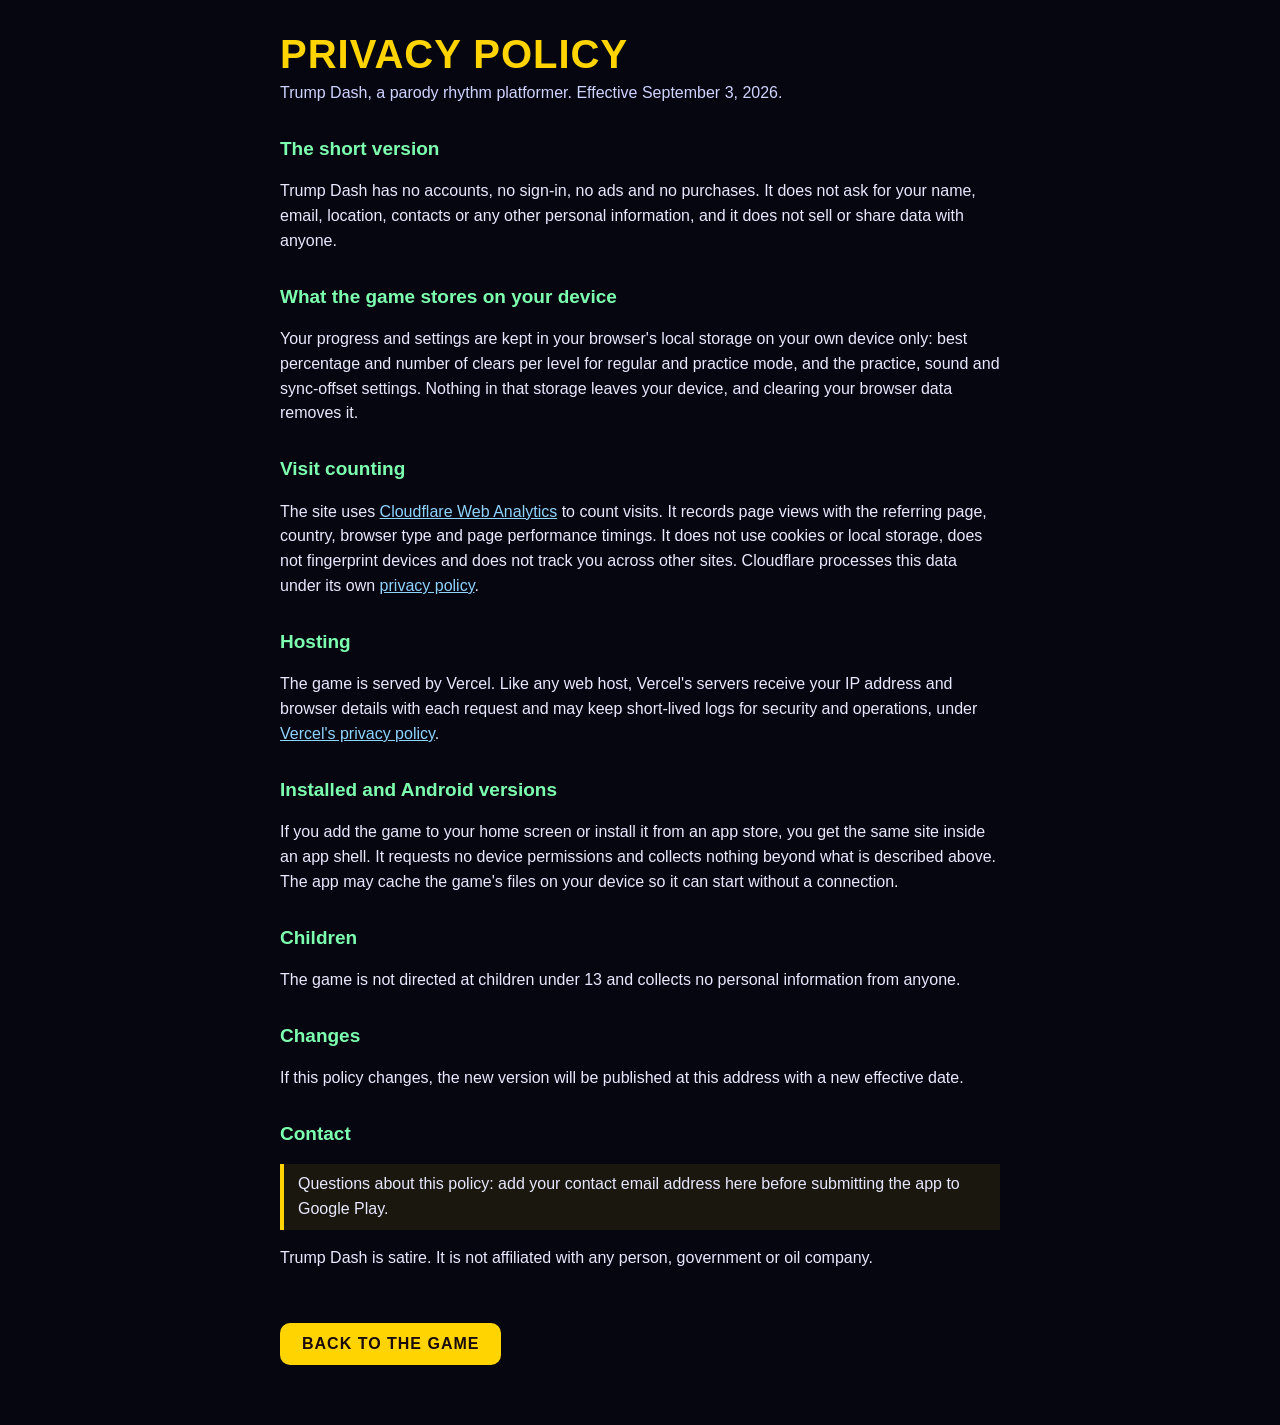
==== privacy.html @ bc21541b "Play Store prep: offline service worker, privacy policy page, asset links template, manifest polish" ====
<!DOCTYPE html>
<html lang="en">
<head>
<meta charset="utf-8">
<meta name="viewport" content="width=device-width, initial-scale=1">
<title>Trump Dash Privacy Policy</title>
<meta name="theme-color" content="#05060f">
<link rel="icon" type="image/png" sizes="192x192" href="icons/icon-192.png">
<style>
  html, body { margin: 0; background: #05060f; color: #e8e8ff; font-family: "Segoe UI", Arial, sans-serif; line-height: 1.55; }
  main { max-width: 720px; margin: 0 auto; padding: 32px 22px 60px; }
  h1 { font: bold 40px Impact, "Arial Black", "Segoe UI Black", sans-serif; letter-spacing: 1px; color: #ffd400; margin: 0 0 4px; }
  .sub { color: #cfd3ff; margin: 0 0 28px; }
  h2 { font-size: 19px; color: #7dffb0; margin: 28px 0 8px; }
  p, li { font-size: 16px; }
  a { color: #8fd3ff; }
  .back { display: inline-block; margin-top: 36px; padding: 12px 22px; background: #ffd400; color: #1a0a0a; border-radius: 10px; text-decoration: none; font: bold 16px Impact, "Arial Black", sans-serif; letter-spacing: 1px; }
  .note { border-left: 4px solid #ffd400; padding: 8px 14px; background: rgba(255,212,0,0.08); }
</style>
</head>
<body>
<main>
  <h1>PRIVACY POLICY</h1>
  <p class="sub">Trump Dash, a parody rhythm platformer. Effective September 3, 2026.</p>

  <h2>The short version</h2>
  <p>Trump Dash has no accounts, no sign-in, no ads and no purchases. It does not ask for your name, email, location, contacts or any other personal information, and it does not sell or share data with anyone.</p>

  <h2>What the game stores on your device</h2>
  <p>Your progress and settings are kept in your browser's local storage on your own device only: best percentage and number of clears per level for regular and practice mode, and the practice, sound and sync-offset settings. Nothing in that storage leaves your device, and clearing your browser data removes it.</p>

  <h2>Visit counting</h2>
  <p>The site uses <a href="https://www.cloudflare.com/web-analytics/">Cloudflare Web Analytics</a> to count visits. It records page views with the referring page, country, browser type and page performance timings. It does not use cookies or local storage, does not fingerprint devices and does not track you across other sites. Cloudflare processes this data under its own <a href="https://www.cloudflare.com/privacypolicy/">privacy policy</a>.</p>

  <h2>Hosting</h2>
  <p>The game is served by Vercel. Like any web host, Vercel's servers receive your IP address and browser details with each request and may keep short-lived logs for security and operations, under <a href="https://vercel.com/legal/privacy-policy">Vercel's privacy policy</a>.</p>

  <h2>Installed and Android versions</h2>
  <p>If you add the game to your home screen or install it from an app store, you get the same site inside an app shell. It requests no device permissions and collects nothing beyond what is described above. The app may cache the game's files on your device so it can start without a connection.</p>

  <h2>Children</h2>
  <p>The game is not directed at children under 13 and collects no personal information from anyone.</p>

  <h2>Changes</h2>
  <p>If this policy changes, the new version will be published at this address with a new effective date.</p>

  <h2>Contact</h2>
  <p class="note">Questions about this policy: add your contact email address here before submitting the app to Google Play.</p>

  <p>Trump Dash is satire. It is not affiliated with any person, government or oil company.</p>
  <a class="back" href="./">BACK TO THE GAME</a>
</main>
</body>
</html>
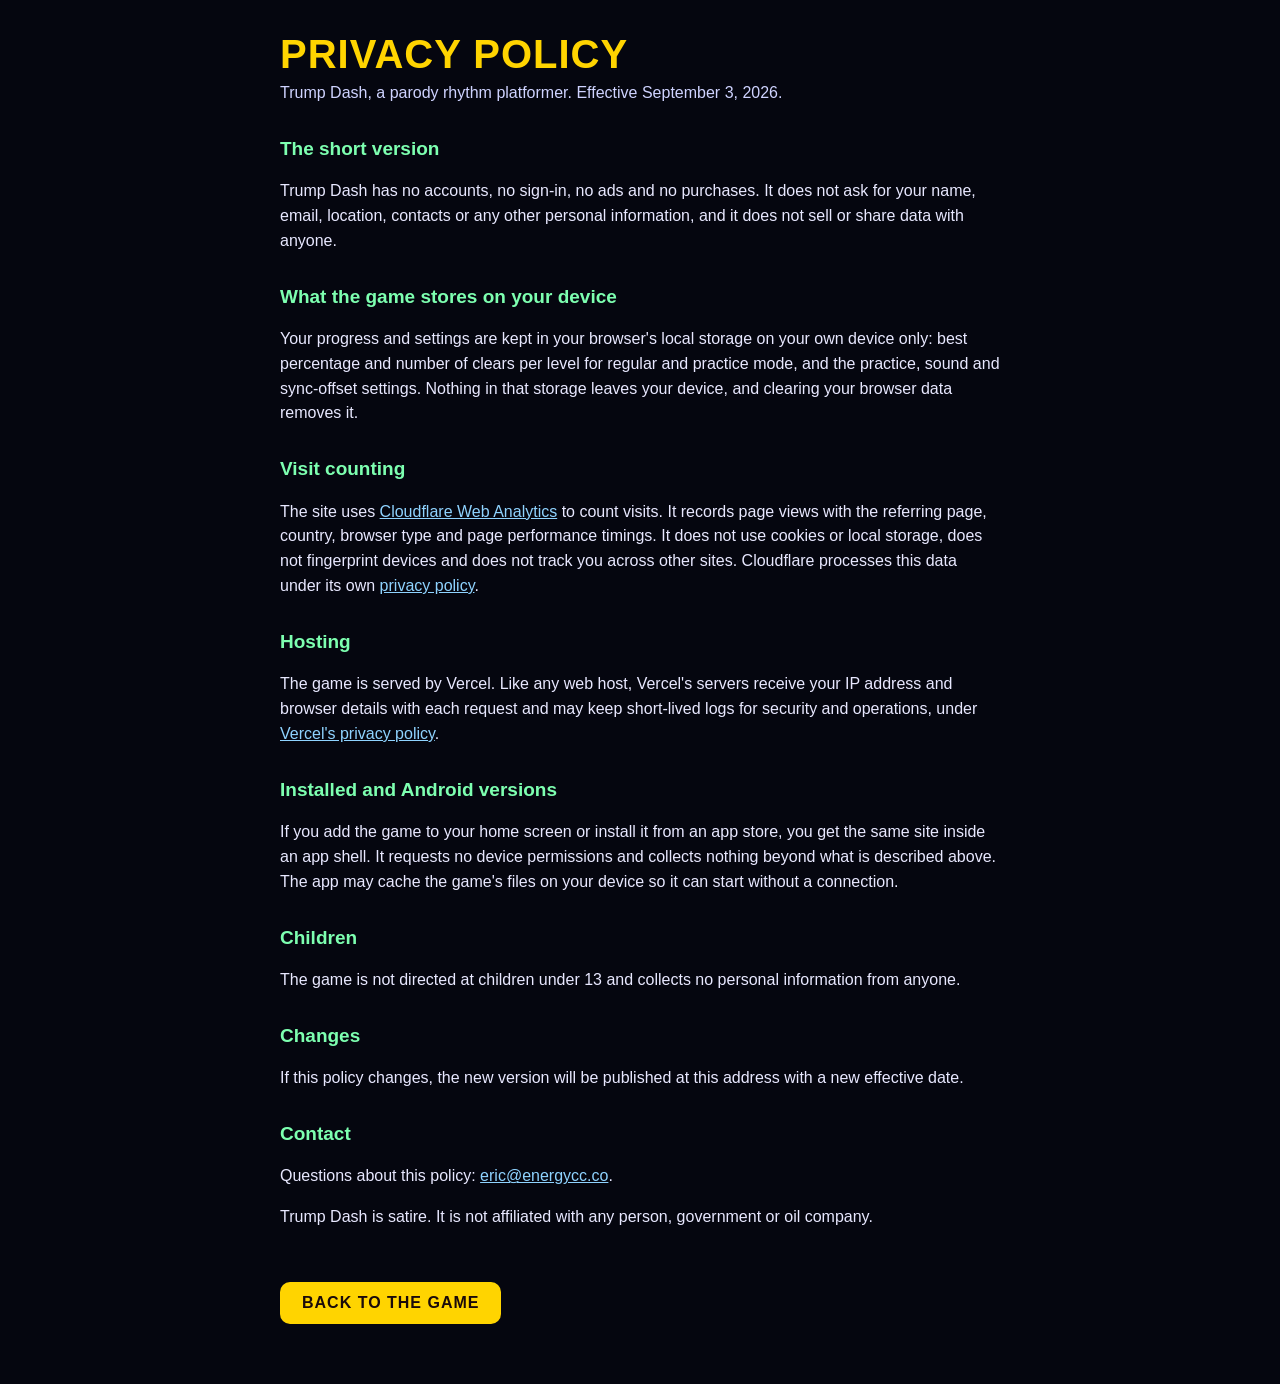
==== commit 1c87101f: "Privacy page: contact address Co-Authored-By: Claude Fable 5.1 <noreply@anthropic.com>" ====
--- a/privacy.html
+++ b/privacy.html
@@ -15,7 +15,6 @@
   p, li { font-size: 16px; }
   a { color: #8fd3ff; }
   .back { display: inline-block; margin-top: 36px; padding: 12px 22px; background: #ffd400; color: #1a0a0a; border-radius: 10px; text-decoration: none; font: bold 16px Impact, "Arial Black", sans-serif; letter-spacing: 1px; }
-  .note { border-left: 4px solid #ffd400; padding: 8px 14px; background: rgba(255,212,0,0.08); }
 </style>
 </head>
 <body>
@@ -45,7 +44,7 @@
   <p>If this policy changes, the new version will be published at this address with a new effective date.</p>
 
   <h2>Contact</h2>
-  <p class="note">Questions about this policy: add your contact email address here before submitting the app to Google Play.</p>
+  <p>Questions about this policy: <a href="mailto:eric@energycc.co">eric@energycc.co</a>.</p>
 
   <p>Trump Dash is satire. It is not affiliated with any person, government or oil company.</p>
   <a class="back" href="./">BACK TO THE GAME</a>
